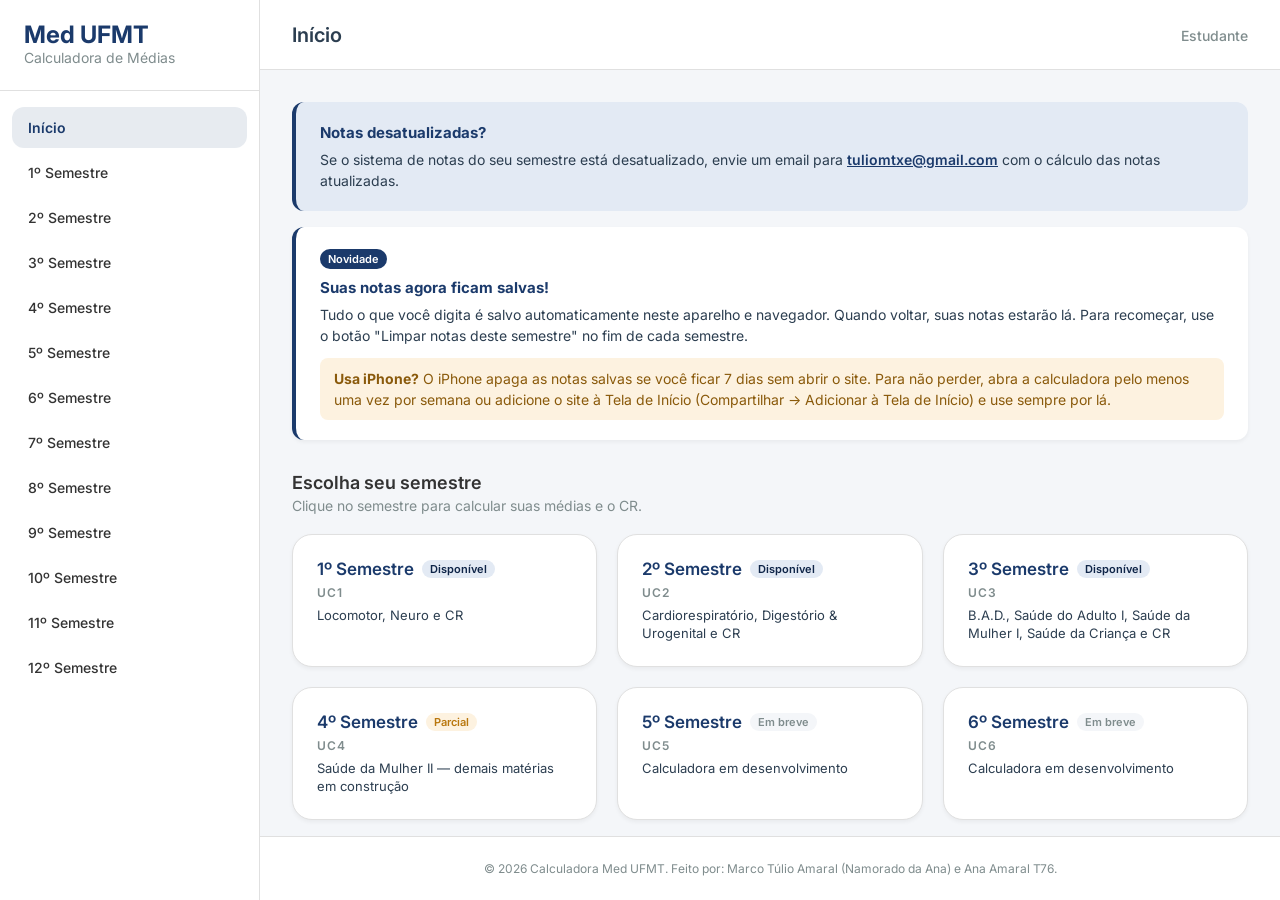
==== index.html @ 7f2846a0 "Atualizacao questoes SM UC4" ====
<!DOCTYPE html>
<html lang="pt-BR">

<head>
    <meta charset="UTF-8">
    <meta name="viewport" content="width=device-width, initial-scale=1.0">
    <title>Calculadora Med UFMT</title>
    <link rel="icon" href="favicon.ico" sizes="32x32">
    <link rel="icon" href="favicon.svg" type="image/svg+xml">
    <link rel="apple-touch-icon" href="apple-touch-icon.png">
    <link rel="manifest" href="site.webmanifest">
    <meta name="theme-color" content="#1b3a6b">
    <link rel="preconnect" href="https://fonts.googleapis.com">
    <link rel="preconnect" href="https://fonts.gstatic.com" crossorigin>
    <link href="https://fonts.googleapis.com/css2?family=Inter:wght@300;400;500;600;700&display=swap" rel="stylesheet">
    <link rel="stylesheet" href="style.css">
    <!-- Vercel Web Analytics -->
    <script>
        window.va = window.va || function () { (window.vaq = window.vaq || []).push(arguments); };
    </script>
    <script defer src="/_vercel/insights/script.js"></script>
</head>

<body>
    <div class="app-container">
        <aside class="sidebar">
            <div class="logo">
                <h1>Med UFMT</h1>
                <p>Calculadora de Médias</p>
            </div>
            <nav class="semester-nav">
                <ul>
                    <li><button class="nav-btn active" data-semester="home">Início</button></li>
                    <li><button class="nav-btn" data-semester="1">1º Semestre</button></li>
                    <li><button class="nav-btn" data-semester="2">2º Semestre</button></li>
                    <li><button class="nav-btn" data-semester="3">3º Semestre</button></li>
                    <li><button class="nav-btn" data-semester="4">4º Semestre</button></li>
                    <li><button class="nav-btn" data-semester="5">5º Semestre</button></li>
                    <li><button class="nav-btn" data-semester="6">6º Semestre</button></li>
                    <li><button class="nav-btn" data-semester="7">7º Semestre</button></li>
                    <li><button class="nav-btn" data-semester="8">8º Semestre</button></li>
                    <li><button class="nav-btn" data-semester="9">9º Semestre</button></li>
                    <li><button class="nav-btn" data-semester="10">10º Semestre</button></li>
                    <li><button class="nav-btn" data-semester="11">11º Semestre</button></li>
                    <li><button class="nav-btn" data-semester="12">12º Semestre</button></li>
                </ul>
            </nav>
        </aside>

        <main class="main-content">
            <header class="top-bar">
                <h2 id="semester-title">Início</h2>
                <div class="user-info">
                    <span>Estudante</span>
                </div>
            </header>

            <div class="content-area">
                <!-- Início -->
                <div id="home-content" class="semester-content">
                    <div class="home-container">
                        <div class="notice-card">
                            <strong>Notas desatualizadas?</strong>
                            <p>Se o sistema de notas do seu semestre está desatualizado, envie um email para <a href="mailto:tuliomtxe@gmail.com">tuliomtxe@gmail.com</a> com o cálculo das notas atualizadas.</p>
                        </div>

                        <div class="notice-card update-card">
                            <span class="notice-tag">Novidade</span>
                            <strong>Suas notas agora ficam salvas!</strong>
                            <p>Tudo o que você digita é salvo automaticamente neste aparelho e navegador. Quando voltar, suas notas estarão lá. Para recomeçar, use o botão "Limpar notas deste semestre" no fim de cada semestre.</p>
                            <p class="notice-warning"><b>Usa iPhone?</b> O iPhone apaga as notas salvas se você ficar 7 dias sem abrir o site. Para não perder, abra a calculadora pelo menos uma vez por semana ou adicione o site à Tela de Início (Compartilhar → Adicionar à Tela de Início) e use sempre por lá.</p>
                        </div>

                        <div class="home-intro">
                            <h3>Escolha seu semestre</h3>
                            <p>Clique no semestre para calcular suas médias e o CR.</p>
                        </div>

                        <div class="home-grid">
                            <button class="home-card" data-semester="1">
                                <span class="home-card-top">
                                    <span class="home-card-title">1º Semestre</span>
                                    <span class="home-badge available">Disponível</span>
                                </span>
                                <span class="home-card-uc">UC1</span>
                                <span class="home-card-subjects">Locomotor, Neuro e CR</span>
                            </button>
                            <button class="home-card" data-semester="2">
                                <span class="home-card-top">
                                    <span class="home-card-title">2º Semestre</span>
                                    <span class="home-badge available">Disponível</span>
                                </span>
                                <span class="home-card-uc">UC2</span>
                                <span class="home-card-subjects">Cardiorespiratório, Digestório & Urogenital e CR</span>
                            </button>
                            <button class="home-card" data-semester="3">
                                <span class="home-card-top">
                                    <span class="home-card-title">3º Semestre</span>
                                    <span class="home-badge available">Disponível</span>
                                </span>
                                <span class="home-card-uc">UC3</span>
                                <span class="home-card-subjects">B.A.D., Saúde do Adulto I, Saúde da Mulher I, Saúde da Criança e CR</span>
                            </button>
                            <button class="home-card" data-semester="4">
                                <span class="home-card-top">
                                    <span class="home-card-title">4º Semestre</span>
                                    <span class="home-badge partial">Parcial</span>
                                </span>
                                <span class="home-card-uc">UC4</span>
                                <span class="home-card-subjects">Saúde da Mulher II — demais matérias em construção</span>
                            </button>
                            <button class="home-card" data-semester="5">
                                <span class="home-card-top">
                                    <span class="home-card-title">5º Semestre</span>
                                    <span class="home-badge soon">Em breve</span>
                                </span>
                                <span class="home-card-uc">UC5</span>
                                <span class="home-card-subjects">Calculadora em desenvolvimento</span>
                            </button>
                            <button class="home-card" data-semester="6">
                                <span class="home-card-top">
                                    <span class="home-card-title">6º Semestre</span>
                                    <span class="home-badge soon">Em breve</span>
                                </span>
                                <span class="home-card-uc">UC6</span>
                                <span class="home-card-subjects">Calculadora em desenvolvimento</span>
                            </button>
                            <button class="home-card" data-semester="7">
                                <span class="home-card-top">
                                    <span class="home-card-title">7º Semestre</span>
                                    <span class="home-badge soon">Em breve</span>
                                </span>
                                <span class="home-card-uc">UC7</span>
                                <span class="home-card-subjects">Calculadora em desenvolvimento</span>
                            </button>
                            <button class="home-card" data-semester="8">
                                <span class="home-card-top">
                                    <span class="home-card-title">8º Semestre</span>
                                    <span class="home-badge soon">Em breve</span>
                                </span>
                                <span class="home-card-uc">UC8</span>
                                <span class="home-card-subjects">Calculadora em desenvolvimento</span>
                            </button>
                            <button class="home-card" data-semester="9">
                                <span class="home-card-top">
                                    <span class="home-card-title">9º Semestre</span>
                                    <span class="home-badge soon">Em breve</span>
                                </span>
                                <span class="home-card-uc">UC9</span>
                                <span class="home-card-subjects">Calculadora em desenvolvimento</span>
                            </button>
                            <button class="home-card" data-semester="10">
                                <span class="home-card-top">
                                    <span class="home-card-title">10º Semestre</span>
                                    <span class="home-badge soon">Em breve</span>
                                </span>
                                <span class="home-card-uc">UC10</span>
                                <span class="home-card-subjects">Calculadora em desenvolvimento</span>
                            </button>
                            <button class="home-card" data-semester="11">
                                <span class="home-card-top">
                                    <span class="home-card-title">11º Semestre</span>
                                    <span class="home-badge soon">Em breve</span>
                                </span>
                                <span class="home-card-uc">UC11</span>
                                <span class="home-card-subjects">Calculadora em desenvolvimento</span>
                            </button>
                            <button class="home-card" data-semester="12">
                                <span class="home-card-top">
                                    <span class="home-card-title">12º Semestre</span>
                                    <span class="home-badge soon">Em breve</span>
                                </span>
                                <span class="home-card-uc">UC12</span>
                                <span class="home-card-subjects">Calculadora em desenvolvimento</span>
                            </button>
                        </div>
                    </div>
                </div>

                <!-- 1º Semestre (UC1) -->
                <div id="semester-1-content" class="semester-content" style="display: none;">
                    <div class="uc-grid">
                        <!-- Locomotor -->
                        <div class="calculator-card">
                            <div class="card-header">
                                <h3>Locomotor</h3>
                                <p>Introdução à Medicina — insira suas notas (0–10).</p>
                            </div>
                            <form class="uc-form">
                                <div class="input-group">
                                    <label for="loco-anato1">Prática de Anato 1 <span class="weight-badge">Peso 0.5</span></label>
                                    <input type="number" id="loco-anato1" step="0.01" min="0" max="10" placeholder="0.00">
                                </div>
                                <div class="input-group">
                                    <label for="loco-anato2">Prática de Anato 2 <span class="weight-badge">Peso 0.5</span></label>
                                    <input type="number" id="loco-anato2" step="0.01" min="0" max="10" placeholder="0.00">
                                </div>
                                <div class="input-group">
                                    <label for="loco-histo">Histologia <span class="weight-badge">Peso 0.5</span></label>
                                    <input type="number" id="loco-histo" step="0.01" min="0" max="10" placeholder="0.00">
                                </div>
                                <div class="input-group">
                                    <label for="loco-modulo">Módulo <span class="weight-badge">Peso 5</span></label>
                                    <input type="number" id="loco-modulo" step="1" min="0" max="50" placeholder="0">
                                    <small class="field-note">Informe o número de acertos (0–50)</small>
                                </div>
                                <div class="input-group">
                                    <label for="loco-seminario">Seminário <span class="weight-badge">Peso 1</span></label>
                                    <input type="number" id="loco-seminario" step="0.01" min="0" max="10" placeholder="0.00">
                                </div>
                                <div class="input-group">
                                    <label for="loco-tutoria">Tutoria <span class="weight-badge">Peso 2.5</span></label>
                                    <input type="number" id="loco-tutoria" step="0.01" min="0" max="10" placeholder="0.00">
                                </div>
                            </form>
                            <div class="result-section">
                                <div class="result-label">Nota Final</div>
                                <div class="result-value" id="loco-result">0.00</div>
                                <div class="result-status" id="loco-status">Aguardando notas...</div>
                            </div>
                        </div>

                        <!-- Neuro -->
                        <div class="calculator-card">
                            <div class="card-header">
                                <h3>Neuro</h3>
                                <p>Introdução à Medicina — insira suas notas (0–10).</p>
                            </div>
                            <form class="uc-form">
                                <div class="input-group">
                                    <label for="neuro-anato1">Prática de Anato 1 <span class="weight-badge">Peso 0.5</span></label>
                                    <input type="number" id="neuro-anato1" step="0.01" min="0" max="10" placeholder="0.00">
                                </div>
                                <div class="input-group">
                                    <label for="neuro-anato2">Prática de Anato 2 <span class="weight-badge">Peso 0.5</span></label>
                                    <input type="number" id="neuro-anato2" step="0.01" min="0" max="10" placeholder="0.00">
                                </div>
                                <div class="input-group">
                                    <label for="neuro-histo">Histologia <span class="weight-badge">Peso 0.5</span></label>
                                    <input type="number" id="neuro-histo" step="0.01" min="0" max="10" placeholder="0.00">
                                </div>
                                <div class="input-group">
                                    <label for="neuro-modulo">Módulo <span class="weight-badge">Peso 5</span></label>
                                    <input type="number" id="neuro-modulo" step="1" min="0" max="50" placeholder="0">
                                    <small class="field-note">Informe o número de acertos (0–50)</small>
                                </div>
                                <div class="input-group">
                                    <label for="neuro-seminario">Seminário <span class="weight-badge">Peso 1</span></label>
                                    <input type="number" id="neuro-seminario" step="0.01" min="0" max="10" placeholder="0.00">
                                </div>
                                <div class="input-group">
                                    <label for="neuro-tutoria">Tutoria <span class="weight-badge">Peso 2.5</span></label>
                                    <input type="number" id="neuro-tutoria" step="0.01" min="0" max="10" placeholder="0.00">
                                </div>
                            </form>
                            <div class="result-section">
                                <div class="result-label">Nota Final</div>
                                <div class="result-value" id="neuro-result">0.00</div>
                                <div class="result-status" id="neuro-status">Aguardando notas...</div>
                            </div>
                        </div>
                    </div>

                    <!-- CR UC1 -->
                    <div class="calculator-card cr-card">
                        <div class="card-header">
                            <h3>CR (Coeficiente de Rendimento)</h3>
                            <p>CR = ((Locomotor + Neuro) / 2 + Interação Comunitária) / 2</p>
                        </div>
                        <form class="uc-form">
                            <div class="input-group">
                                <label for="uc1-cr-loco">Locomotor</label>
                                <input type="number" id="uc1-cr-loco" step="0.01" min="0" max="10" placeholder="Automático" readonly>
                            </div>
                            <div class="input-group">
                                <label for="uc1-cr-neuro">Neuro</label>
                                <input type="number" id="uc1-cr-neuro" step="0.01" min="0" max="10" placeholder="Automático" readonly>
                            </div>
                            <div class="input-group">
                                <label for="uc1-cr-ic">Interação Comunitária</label>
                                <input type="number" id="uc1-cr-ic" step="0.01" min="0" max="10" placeholder="0.00">
                            </div>
                        </form>
                        <div class="result-section">
                            <div class="result-label">CR</div>
                            <div class="result-value" id="uc1-cr-result">0.00</div>
                            <div class="result-status" id="uc1-cr-status">Aguardando notas...</div>
                        </div>
                    </div>

                    <div class="semester-actions">
                        <button type="button" class="clear-btn" data-clear-semester="1">Limpar notas deste semestre</button>
                    </div>
                </div>

                <!-- 2º Semestre (UC2) -->
                <div id="semester-2-content" class="semester-content" style="display: none;">
                    <div class="uc-grid">
                        <!-- Cardiorespiratório -->
                        <div class="calculator-card">
                            <div class="card-header">
                                <h3>Cardiorespiratório</h3>
                                <p>Introdução à Medicina 2 — insira suas notas (0–10).</p>
                            </div>
                            <form class="uc-form">
                                <div class="input-group">
                                    <label for="cardio-anato1">Prática de Anato 1 <span class="weight-badge">Peso 0.5</span></label>
                                    <input type="number" id="cardio-anato1" step="0.01" min="0" max="10" placeholder="0.00">
                                </div>
                                <div class="input-group">
                                    <label for="cardio-anato2">Prática de Anato 2 <span class="weight-badge">Peso 0.5</span></label>
                                    <input type="number" id="cardio-anato2" step="0.01" min="0" max="10" placeholder="0.00">
                                </div>
                                <div class="input-group">
                                    <label for="cardio-histo">Histologia <span class="weight-badge">Peso 0.5</span></label>
                                    <input type="number" id="cardio-histo" step="0.01" min="0" max="10" placeholder="0.00">
                                </div>
                                <div class="input-group">
                                    <label for="cardio-modulo">Módulo <span class="weight-badge">Peso 5</span></label>
                                    <input type="number" id="cardio-modulo" step="1" min="0" max="50" placeholder="0">
                                    <small class="field-note">Informe o número de acertos (0–50)</small>
                                </div>
                                <div class="input-group">
                                    <label for="cardio-seminario">Seminário <span class="weight-badge">Peso 1</span></label>
                                    <input type="number" id="cardio-seminario" step="0.01" min="0" max="10" placeholder="0.00">
                                </div>
                                <div class="input-group">
                                    <label for="cardio-tutoria">Tutoria <span class="weight-badge">Peso 2.5</span></label>
                                    <input type="number" id="cardio-tutoria" step="0.01" min="0" max="10" placeholder="0.00">
                                </div>
                            </form>
                            <div class="result-section">
                                <div class="result-label">Nota Final</div>
                                <div class="result-value" id="cardio-result">0.00</div>
                                <div class="result-status" id="cardio-status">Aguardando notas...</div>
                            </div>
                        </div>

                        <!-- Digestório & Urogenital -->
                        <div class="calculator-card">
                            <div class="card-header">
                                <h3>Digestório & Urogenital</h3>
                                <p>Introdução à Medicina 2 — insira suas notas (0–10).</p>
                            </div>
                            <form class="uc-form">
                                <div class="input-group">
                                    <label for="digest-anato1">Prática de Anato 1 <span class="weight-badge">Peso 0.5</span></label>
                                    <input type="number" id="digest-anato1" step="0.01" min="0" max="10" placeholder="0.00">
                                </div>
                                <div class="input-group">
                                    <label for="digest-anato2">Prática de Anato 2 <span class="weight-badge">Peso 0.5</span></label>
                                    <input type="number" id="digest-anato2" step="0.01" min="0" max="10" placeholder="0.00">
                                </div>
                                <div class="input-group">
                                    <label for="digest-histo">Histologia <span class="weight-badge">Peso 0.5</span></label>
                                    <input type="number" id="digest-histo" step="0.01" min="0" max="10" placeholder="0.00">
                                </div>
                                <div class="input-group">
                                    <label for="digest-modulo">Módulo <span class="weight-badge">Peso 5</span></label>
                                    <input type="number" id="digest-modulo" step="1" min="0" max="50" placeholder="0">
                                    <small class="field-note">Informe o número de acertos (0–50)</small>
                                </div>
                                <div class="input-group">
                                    <label for="digest-seminario">Seminário <span class="weight-badge">Peso 1</span></label>
                                    <input type="number" id="digest-seminario" step="0.01" min="0" max="10" placeholder="0.00">
                                </div>
                                <div class="input-group">
                                    <label for="digest-tutoria">Tutoria <span class="weight-badge">Peso 2.5</span></label>
                                    <input type="number" id="digest-tutoria" step="0.01" min="0" max="10" placeholder="0.00">
                                </div>
                            </form>
                            <div class="result-section">
                                <div class="result-label">Nota Final</div>
                                <div class="result-value" id="digest-result">0.00</div>
                                <div class="result-status" id="digest-status">Aguardando notas...</div>
                            </div>
                        </div>
                    </div>

                    <!-- CR UC2 -->
                    <div class="calculator-card cr-card">
                        <div class="card-header">
                            <h3>CR (Coeficiente de Rendimento)</h3>
                            <p>CR = (CR Atual × 2 + IC + Antro + (Cardiorespiratório + Digestório & Urogenital) / 2) / 5</p>
                        </div>
                        <form class="uc-form">
                            <div class="input-group">
                                <label for="uc2-cr-atual">CR Atual <span class="weight-badge">×2</span></label>
                                <input type="number" id="uc2-cr-atual" step="0.01" min="0" max="10" placeholder="0.00">
                                <small class="field-note">Seu CR antes deste período</small>
                            </div>
                            <div class="input-group">
                                <label for="uc2-cr-ic">Interação Comunitária <span class="weight-badge">÷5</span></label>
                                <input type="number" id="uc2-cr-ic" step="0.01" min="0" max="10" placeholder="0.00">
                            </div>
                            <div class="input-group">
                                <label for="uc2-cr-antro">Antropologia <span class="weight-badge">÷5</span></label>
                                <input type="number" id="uc2-cr-antro" step="0.01" min="0" max="10" placeholder="0.00">
                            </div>
                            <div class="input-group">
                                <label for="uc2-cr-cardio">Cardiorespiratório <span class="weight-badge">÷5</span></label>
                                <input type="number" id="uc2-cr-cardio" step="0.01" min="0" max="10" placeholder="Automático" readonly>
                            </div>
                            <div class="input-group">
                                <label for="uc2-cr-digest">Digestório & Urogenital <span class="weight-badge">÷5</span></label>
                                <input type="number" id="uc2-cr-digest" step="0.01" min="0" max="10" placeholder="Automático" readonly>
                            </div>
                        </form>
                        <div class="result-section">
                            <div class="result-label">CR</div>
                            <div class="result-value" id="uc2-cr-result">0.00</div>
                            <div class="result-status" id="uc2-cr-status">Aguardando notas...</div>
                        </div>
                    </div>

                    <div class="semester-actions">
                        <button type="button" class="clear-btn" data-clear-semester="2">Limpar notas deste semestre</button>
                    </div>
                </div>

                <!-- 3º Semestre (UC3) -->
                <div id="semester-3-content" class="semester-content" style="display: none;">
                    <div class="uc-grid">
                        <!-- Bases de Agressão e Defesa -->
                        <div class="calculator-card">
                            <div class="card-header">
                                <h3>Bases de Agressão e Defesa</h3>
                                <p>Insira suas notas para calcular a média final.</p>
                            </div>
                            <form class="uc-form">
                                <div class="input-group">
                                    <label for="bad-virologia">Virologia <span class="weight-badge">Peso 1</span></label>
                                    <input type="number" id="bad-virologia" step="0.01" min="0" max="10" placeholder="0.00">
                                </div>
                                <div class="input-group">
                                    <label for="bad-parasitologia">Parasitologia <span class="weight-badge">Peso 2.25</span></label>
                                    <input type="number" id="bad-parasitologia" step="0.01" min="0" max="10" placeholder="0.00">
                                </div>
                                <div class="input-group">
                                    <label for="bad-imunologia">Imunologia <span class="weight-badge">Peso 2.25</span></label>
                                    <input type="number" id="bad-imunologia" step="0.01" min="0" max="10" placeholder="0.00">
                                </div>
                                <div class="input-group">
                                    <label for="bad-patologia">Patologia <span class="weight-badge">Peso 2.25</span></label>
                                    <input type="number" id="bad-patologia" step="0.01" min="0" max="10" placeholder="0.00">
                                </div>
                                <div class="input-group">
                                    <label for="bad-microbiologia">Microbiologia <span class="weight-badge">Peso 2.25</span></label>
                                    <input type="number" id="bad-microbiologia" step="0.01" min="0" max="10" placeholder="0.00">
                                </div>
                            </form>
                            <div class="result-section">
                                <div class="result-label">Nota Final</div>
                                <div class="result-value" id="bad-result">0.00</div>
                                <div class="result-status" id="bad-status">Aguardando notas...</div>
                            </div>
                        </div>

                        <!-- Saúde do Adulto I -->
                        <div class="calculator-card">
                            <div class="card-header">
                                <h3>Saúde do Adulto I</h3>
                                <p>Prática (peso 2.5) = ((OSCE + bônus monitorias) + Hospital) / 2</p>
                            </div>
                            <form class="uc-form">
                                <div class="input-group">
                                    <label for="adulto-osce">OSCE <span class="weight-badge">→ Prática</span></label>
                                    <input type="number" id="adulto-osce" step="0.01" min="0" max="10" placeholder="0.00">
                                </div>
                                <div class="input-group input-full-width">
                                    <label class="checkbox-label">
                                        <input type="checkbox" id="adulto-extra">
                                        <span>100% presença nas monitorias <span class="weight-badge">OSCE +0.5</span></span>
                                    </label>
                                </div>
                                <div class="input-group">
                                    <label for="adulto-praticas-he">Hospital de Ensino <span class="weight-badge">→ Prática</span></label>
                                    <input type="number" id="adulto-praticas-he" step="0.01" min="0" max="10" placeholder="0.00">
                                    <small class="field-note">Média simples das práticas no HUJM</small>
                                </div>
                                <div class="input-group">
                                    <label for="adulto-tutoria-media">Média das Tutorias <span class="weight-badge">Peso 2.5</span></label>
                                    <input type="number" id="adulto-tutoria-media" step="0.01" min="0" max="10" placeholder="0.00">
                                    <small class="field-note">Média simples das 10 tutorias</small>
                                </div>
                                <div class="input-group">
                                    <label for="adulto-seminario">Seminário <span class="weight-badge">Peso 1</span></label>
                                    <input type="number" id="adulto-seminario" step="0.01" min="0" max="10" placeholder="0.00">
                                </div>
                                <div class="input-group">
                                    <label for="adulto-modulo">Módulo <span class="weight-badge">Peso 4</span></label>
                                    <input type="number" id="adulto-modulo" step="1" min="0" max="25" placeholder="0">
                                    <small class="field-note">Informe o número de acertos (0–25)</small>
                                </div>

                            </form>
                            <div class="result-section">
                                <div class="result-label">Nota Final</div>
                                <div class="result-value" id="adulto-result">0.00</div>
                                <div class="result-status" id="adulto-status">Aguardando notas...</div>
                            </div>
                        </div>

                        <!-- Saúde da Mulher I -->
                        <div class="calculator-card">
                            <div class="card-header">
                                <h3>Saúde da Mulher I</h3>
                                <p>Insira suas notas para calcular a média final.</p>
                            </div>
                            <form class="uc-form">
                                <div class="input-group">
                                    <label for="mulher-pratica">Prática <span class="weight-badge">Peso 2</span></label>
                                    <input type="number" id="mulher-pratica" step="0.01" min="0" max="10" placeholder="0.00">
                                </div>
                                <div class="input-group">
                                    <label for="mulher-tutoria-media">Média das Tutorias <span class="weight-badge">Peso 2.5</span></label>
                                    <input type="number" id="mulher-tutoria-media" step="0.01" min="0" max="10" placeholder="0.00">
                                    <small class="field-note">Média simples das 4 tutorias</small>
                                </div>
                                <div class="input-group">
                                    <label for="mulher-seminario">Seminário <span class="weight-badge">Peso 1</span></label>
                                    <input type="number" id="mulher-seminario" step="0.01" min="0" max="10" placeholder="0.00">
                                </div>
                                <div class="input-group">
                                    <label for="mulher-modulo">Módulo <span class="weight-badge">Peso 4</span></label>
                                    <input type="number" id="mulher-modulo" step="1" min="0" max="20" placeholder="0">
                                    <small class="field-note">Informe o número de acertos (0–20)</small>
                                </div>
                                <div class="input-group">
                                    <label for="mulher-psicologia">Psicologia Médica <span class="weight-badge">Peso 0.5</span></label>
                                    <input type="number" id="mulher-psicologia" step="0.01" min="0" max="10" placeholder="0.00">
                                </div>
                            </form>
                            <div class="result-section">
                                <div class="result-label">Nota Final</div>
                                <div class="result-value" id="mulher-result">0.00</div>
                                <div class="result-status" id="mulher-status">Aguardando notas...</div>
                            </div>
                        </div>

                        <!-- Saúde da Criança e do Adolescente -->
                        <div class="calculator-card">
                            <div class="card-header">
                                <h3>Saúde da Criança e do Adolescente</h3>
                                <p>Insira suas notas para calcular a média final.</p>
                            </div>
                            <form class="uc-form">
                                <div class="input-group">
                                    <label for="crianca-tutoria-media">Média das Tutorias <span class="weight-badge">Peso 3</span></label>
                                    <input type="number" id="crianca-tutoria-media" step="0.01" min="0" max="10" placeholder="0.00">
                                    <small class="field-note">Média simples das 3 tutorias</small>
                                </div>
                                <div class="input-group">
                                    <label for="crianca-seminario">Seminário <span class="weight-badge">Peso 1</span></label>
                                    <input type="number" id="crianca-seminario" step="0.01" min="0" max="10" placeholder="0.00">
                                </div>
                                <div class="input-group">
                                    <label for="crianca-modulo">Módulo <span class="weight-badge">Peso 4.5</span></label>
                                    <input type="number" id="crianca-modulo" step="1" min="0" max="25" placeholder="0">
                                    <small class="field-note">Informe o número de acertos (0–20)</small>
                                </div>
                                <div class="input-group">
                                    <label for="crianca-relatorio">Relatório <span class="weight-badge">Peso 1</span></label>
                                    <input type="number" id="crianca-relatorio" step="0.01" min="0" max="10" placeholder="0.00">
                                </div>
                                <div class="input-group">
                                    <label for="crianca-psicologia">Psicologia Médica <span class="weight-badge">Peso 0.5</span></label>
                                    <input type="number" id="crianca-psicologia" step="0.01" min="0" max="10" placeholder="0.00">
                                </div>
                            </form>
                            <div class="result-section">
                                <div class="result-label">Nota Final</div>
                                <div class="result-value" id="crianca-result">0.00</div>
                                <div class="result-status" id="crianca-status">Aguardando notas...</div>
                            </div>
                        </div>
                    </div>

                    <!-- CR UC3 -->
                    <div class="calculator-card cr-card">
                        <div class="card-header">
                            <h3>CR (Coeficiente de Rendimento)</h3>
                            <p>CR = (CR Atual × 5 + B.A.D. + Interação Comunitária + Saúde e Sociedade + Saúde do Adulto + Saúde da Mulher + Saúde da Criança) / 11</p>
                        </div>
                        <form class="uc-form">
                            <div class="input-group">
                                <label for="cr-atual">CR Atual <span class="weight-badge">×5</span></label>
                                <input type="number" id="cr-atual" step="0.01" min="0" max="10" placeholder="0.00">
                                <small class="field-note">Seu CR antes deste período</small>
                            </div>
                            <div class="input-group">
                                <label for="cr-bad">B.A.D. <span class="weight-badge">÷11</span></label>
                                <input type="number" id="cr-bad" step="0.01" min="0" max="10" placeholder="Automático" readonly>
                            </div>
                            <div class="input-group">
                                <label for="cr-ic">Interação Comunitária <span class="weight-badge">÷11</span></label>
                                <input type="number" id="cr-ic" step="0.01" min="0" max="10" placeholder="0.00">
                            </div>
                            <div class="input-group">
                                <label for="cr-sesoc">Saúde e Sociedade <span class="weight-badge">÷11</span></label>
                                <input type="number" id="cr-sesoc" step="0.01" min="0" max="10" placeholder="0.00">
                            </div>
                            <div class="input-group">
                                <label for="cr-adulto">Saúde do Adulto I <span class="weight-badge">÷11</span></label>
                                <input type="number" id="cr-adulto" step="0.01" min="0" max="10" placeholder="Automático" readonly>
                            </div>
                            <div class="input-group">
                                <label for="cr-mulher">Saúde da Mulher I <span class="weight-badge">÷11</span></label>
                                <input type="number" id="cr-mulher" step="0.01" min="0" max="10" placeholder="Automático" readonly>
                            </div>
                            <div class="input-group">
                                <label for="cr-crianca">Saúde da Criança <span class="weight-badge">÷11</span></label>
                                <input type="number" id="cr-crianca" step="0.01" min="0" max="10" placeholder="Automático" readonly>
                            </div>
                        </form>
                        <div class="result-section">
                            <div class="result-label">CR</div>
                            <div class="result-value" id="cr-result">0.00</div>
                            <div class="result-status" id="cr-status">Aguardando notas...</div>
                        </div>
                    </div>

                    <div class="semester-actions">
                        <button type="button" class="clear-btn" data-clear-semester="3">Limpar notas deste semestre</button>
                    </div>
                </div>

                <!-- 4º Semestre (UC4) -->
                <div id="semester-4-content" class="semester-content" style="display: none;">
                    <div class="uc-grid">
                        <!-- Saúde da Mulher II -->
                        <div class="calculator-card">
                            <div class="card-header">
                                <h3>Saúde da Mulher II</h3>
                            </div>
                            <form class="uc-form">
                                <div class="input-group">
                                    <label for="mulher2-seminario">Seminário <span class="weight-badge">Peso 1.5</span></label>
                                    <input type="number" id="mulher2-seminario" step="0.01" min="0" max="10" placeholder="0.00">
                                </div>
                                <div class="input-group">
                                    <label for="mulher2-tutoria">Tutoria <span class="weight-badge">Peso 3.5</span></label>
                                    <input type="number" id="mulher2-tutoria" step="0.01" min="0" max="10" placeholder="0.00">
                                </div>
                                <div class="input-group input-full-width">
                                    <span class="group-label">Prova de Módulo <span class="weight-badge">Peso 5</span></span>
                                    <div class="mode-toggle" id="mulher2-mode-toggle" role="group" aria-label="Forma de informar a prova de módulo">
                                        <button type="button" class="mode-btn active" data-mode="acertos" aria-pressed="true">Nº de acertos</button>
                                        <button type="button" class="mode-btn" data-mode="nota" aria-pressed="false">Nota da prova</button>
                                    </div>
                                </div>
                                <div class="input-group" data-mulher2-mode="acertos">
                                    <label for="mulher2-fechadas">Acertos nas fechadas <span class="weight-badge">Peso 4</span></label>
                                    <input type="number" id="mulher2-fechadas" step="1" min="0" max="20" placeholder="0">
                                    <small class="field-note">Informe o número de acertos (0–20), 0.4 cada</small>
                                </div>
                                <div class="input-group" data-mulher2-mode="acertos">
                                    <label for="mulher2-abertas">Questões abertas <span class="weight-badge">Peso 1</span></label>
                                    <input type="number" id="mulher2-abertas" step="0.01" min="0" max="2" placeholder="0.00">
                                    <small class="field-note">Soma das 2 questões abertas (0–2)</small>
                                </div>
                                <small class="field-note input-full-width" data-mulher2-mode="acertos">Nota da prova: <strong id="mulher2-prova-preview">—</strong></small>
                                <div class="input-group input-full-width" data-mulher2-mode="nota" style="display: none;">
                                    <label for="mulher2-prova">Nota da prova <span class="weight-badge">0–10</span></label>
                                    <input type="number" id="mulher2-prova" step="0.01" min="0" max="10" placeholder="0.00">
                                    <small class="field-note">Nota total da prova (fechadas + abertas)</small>
                                </div>
                            </form>
                            <div class="result-section">
                                <div class="result-label">Nota Final</div>
                                <div class="result-value" id="mulher2-result">0.00</div>
                                <div class="result-status" id="mulher2-status">Aguardando notas...</div>
                            </div>
                        </div>

                        <!-- Demais matérias -->
                        <div class="calculator-card construction-card">
                            <div class="card-header">
                                <h3>Demais matérias e CR</h3>
                                <p>Outras matérias do 4º semestre.</p>
                            </div>
                            <div class="empty-state">
                                <h3>Em construção</h3>
                                <p>Os cálculos das demais matérias e do CR ainda estão sendo desenvolvidos.</p>
                            </div>
                        </div>
                    </div>

                    <div class="semester-actions">
                        <button type="button" class="clear-btn" data-clear-semester="4">Limpar notas deste semestre</button>
                    </div>
                </div>

                <div id="semester-placeholder" class="semester-content" style="display: none;">
                    <div class="empty-state">
                        <h3>Em breve</h3>
                        <p>A calculadora para este semestre ainda está sendo desenvolvida.</p>
                    </div>
                </div>
            </div>
            <footer class="footer">
                <p>&copy; 2026 Calculadora Med UFMT. Feito por: Marco Túlio Amaral (Namorado da Ana) e Ana Amaral T76.</p>
            </footer>
        </main>
    </div>
    <script src="script.js"></script>
</body>

</html>
---- style.css ----
:root {
    --primary-color: #1b3a6b; /* Navy */
    --primary-dark: #0f2548;
    --secondary-color: #2c3e50;
    --accent-color: #e74c3c;
    --bg-color: #f4f6f9;
    --sidebar-bg: #ffffff;
    --card-bg: #ffffff;
    --text-main: #333333;
    --text-light: #7f8c8d;
    --border-color: #e0e0e0;
    --shadow-sm: 0 2px 4px rgba(0,0,0,0.05);
    --shadow-md: 0 4px 6px rgba(0,0,0,0.1);
    --radius-md: 12px;
    --radius-lg: 20px;
    --font-family: 'Inter', sans-serif;
}

* {
    margin: 0;
    padding: 0;
    box-sizing: border-box;
}

body {
    font-family: var(--font-family);
    background-color: var(--bg-color);
    color: var(--text-main);
    height: 100vh;
    overflow: hidden;
}

.app-container {
    display: flex;
    height: 100%;
}

/* Sidebar */
.sidebar {
    width: 260px;
    background-color: var(--sidebar-bg);
    border-right: 1px solid var(--border-color);
    display: flex;
    flex-direction: column;
    padding: 20px 0;
    overflow-y: auto;
}

.logo {
    padding: 0 24px 24px;
    border-bottom: 1px solid var(--border-color);
    margin-bottom: 16px;
}

.logo h1 {
    font-size: 24px;
    font-weight: 700;
    color: var(--primary-color);
}

.logo p {
    font-size: 14px;
    color: var(--text-light);
}

.semester-nav ul {
    list-style: none;
    padding: 0 12px;
}

.nav-btn {
    width: 100%;
    text-align: left;
    padding: 12px 16px;
    margin-bottom: 4px;
    border: none;
    background: none;
    border-radius: var(--radius-md);
    cursor: pointer;
    font-family: var(--font-family);
    font-size: 14px;
    font-weight: 500;
    color: var(--text-main);
    transition: all 0.2s ease;
}

.nav-btn:hover {
    background-color: rgba(27, 58, 107, 0.05);
    color: var(--primary-color);
}

.nav-btn.active {
    background-color: rgba(27, 58, 107, 0.1);
    color: var(--primary-color);
    font-weight: 600;
}

/* Main Content */
.main-content {
    flex: 1;
    display: flex;
    flex-direction: column;
    overflow: hidden;
}

.top-bar {
    height: 70px;
    background-color: var(--sidebar-bg);
    border-bottom: 1px solid var(--border-color);
    display: flex;
    align-items: center;
    justify-content: space-between;
    padding: 0 32px;
}

.top-bar h2 {
    font-size: 20px;
    font-weight: 600;
    color: var(--secondary-color);
}

.user-info span {
    font-size: 14px;
    font-weight: 500;
    color: var(--text-light);
}

.content-area {
    flex: 1;
    padding: 32px;
    overflow-y: auto;
}

/* Calculator Card */
.calculator-card {
    background-color: var(--card-bg);
    border-radius: var(--radius-lg);
    box-shadow: var(--shadow-md);
    padding: 32px;
    max-width: 800px;
    margin: 0 auto;
    display: grid;
    grid-template-columns: 1fr 300px;
    gap: 40px;
}

.card-header {
    grid-column: 1 / -1;
    margin-bottom: 10px;
}

.card-header h3 {
    font-size: 18px;
    font-weight: 600;
    margin-bottom: 8px;
}

.card-header p {
    color: var(--text-light);
    font-size: 14px;
}


.input-group {
    display: flex;
    flex-direction: column;
}

.input-group label,
.input-group .group-label {
    font-size: 13px;
    font-weight: 500;
    margin-bottom: 8px;
    color: var(--secondary-color);
    display: flex;
    justify-content: space-between;
    align-items: center;
}

.weight-badge {
    background-color: #e3eaf4;
    color: var(--primary-dark);
    padding: 2px 6px;
    border-radius: 4px;
    font-size: 11px;
    font-weight: 600;
}

.input-group input {
    padding: 12px;
    border: 1px solid var(--border-color);
    border-radius: 8px;
    font-family: var(--font-family);
    font-size: 15px;
    transition: border-color 0.2s;
}

.mode-toggle {
    display: flex;
    gap: 4px;
    padding: 4px;
    background-color: var(--bg-color);
    border: 1px solid var(--border-color);
    border-radius: 8px;
}

.mode-btn {
    flex: 1;
    padding: 8px 12px;
    border: none;
    background: none;
    border-radius: 6px;
    font-family: var(--font-family);
    font-size: 13px;
    font-weight: 500;
    color: var(--text-light);
    cursor: pointer;
    transition: all 0.2s ease;
}

.mode-btn:hover {
    color: var(--primary-color);
}

.mode-btn.active {
    background-color: var(--card-bg);
    color: var(--primary-color);
    font-weight: 600;
    box-shadow: var(--shadow-sm);
}

.input-group input:focus {
    outline: none;
    border-color: var(--primary-color);
    box-shadow: 0 0 0 3px rgba(27, 58, 107, 0.1);
}

/* Result Section */
.result-section {
    background: linear-gradient(135deg, var(--primary-color), var(--primary-dark));
    border-radius: var(--radius-md);
    padding: 32px;
    color: white;
    display: flex;
    flex-direction: column;
    justify-content: center;
    align-items: center;
    text-align: center;
    height: 100%;
}

.result-label {
    font-size: 14px;
    opacity: 0.9;
    margin-bottom: 12px;
    text-transform: uppercase;
    letter-spacing: 1px;
}

.result-value {
    font-size: 56px;
    font-weight: 700;
    line-height: 1;
    margin-bottom: 16px;
}

.result-status {
    font-size: 14px;
    background-color: rgba(255, 255, 255, 0.2);
    padding: 6px 12px;
    border-radius: 20px;
}

/* UC Grid Layout (UC1 e UC3) */
.uc-grid {
    display: grid;
    grid-template-columns: 1fr 1fr;
    gap: 24px;
    max-width: 1200px;
    margin: 0 auto;
}

.uc-grid .calculator-card {
    max-width: none;
    margin: 0;
}

.uc-form {
    display: grid;
    grid-template-columns: 1fr 1fr;
    gap: 20px;
}


.cr-card {
    max-width: 1200px;
    margin: 24px auto 0;
}

.input-full-width {
    grid-column: 1 / -1;
}

.checkbox-label {
    display: flex;
    align-items: center;
    gap: 10px;
    cursor: pointer;
    font-size: 13px;
    font-weight: 500;
    color: var(--secondary-color);
    padding: 12px;
    border: 1px solid var(--border-color);
    border-radius: 8px;
}

.checkbox-label input[type="checkbox"] {
    width: 18px;
    height: 18px;
    cursor: pointer;
    accent-color: var(--primary-color);
    flex-shrink: 0;
}

.input-group input[readonly] {
    background-color: var(--bg-color);
    color: var(--text-light);
    cursor: not-allowed;
}

.field-note {
    font-size: 11px;
    color: var(--text-light);
    margin-top: 4px;
    line-height: 1.4;
}

/* Home */
.home-container {
    max-width: 1200px;
    margin: 0 auto;
}

.notice-card {
    background-color: #e3eaf4;
    border-left: 4px solid var(--primary-color);
    border-radius: var(--radius-md);
    padding: 20px 24px;
    margin-bottom: 16px;
    color: var(--secondary-color);
    font-size: 14px;
    line-height: 1.5;
}

.notice-card > strong {
    display: block;
    color: var(--primary-color);
    font-size: 15px;
    margin-bottom: 4px;
}

.notice-card a {
    color: var(--primary-color);
    font-weight: 600;
    overflow-wrap: anywhere;
}

.update-card {
    background-color: var(--card-bg);
    box-shadow: var(--shadow-sm);
}

.notice-tag {
    display: inline-block;
    background-color: var(--primary-color);
    color: #ffffff;
    font-size: 11px;
    font-weight: 600;
    padding: 2px 8px;
    border-radius: 20px;
    margin-bottom: 8px;
}

.notice-warning {
    margin-top: 12px;
    padding: 10px 14px;
    background-color: #fdf2e0;
    color: #8a5a0b;
    border-radius: 8px;
}

.home-intro {
    margin: 32px 0 20px;
}

/* Limpar notas */
.semester-actions {
    max-width: 1200px;
    margin: 24px auto 0;
    display: flex;
    justify-content: flex-end;
}

.clear-btn {
    padding: 10px 16px;
    border: 1px solid var(--border-color);
    border-radius: 8px;
    background-color: var(--card-bg);
    color: var(--text-light);
    font-family: var(--font-family);
    font-size: 13px;
    font-weight: 500;
    cursor: pointer;
    transition: all 0.2s ease;
}

.clear-btn:hover {
    border-color: var(--accent-color);
    color: var(--accent-color);
}

.home-intro h3 {
    font-size: 18px;
    font-weight: 600;
    margin-bottom: 4px;
}

.home-intro p {
    color: var(--text-light);
    font-size: 14px;
}

.home-grid {
    display: grid;
    grid-template-columns: repeat(auto-fill, minmax(240px, 1fr));
    gap: 20px;
}

.home-card {
    display: flex;
    flex-direction: column;
    gap: 6px;
    text-align: left;
    background-color: var(--card-bg);
    border: 1px solid var(--border-color);
    border-radius: var(--radius-lg);
    box-shadow: var(--shadow-sm);
    padding: 24px;
    cursor: pointer;
    font-family: var(--font-family);
    color: var(--text-main);
    transition: all 0.2s ease;
}

.home-card:hover,
.home-card:focus-visible {
    outline: none;
    border-color: var(--primary-color);
    box-shadow: var(--shadow-md);
    transform: translateY(-2px);
}

.home-card-top {
    display: flex;
    justify-content: space-between;
    align-items: center;
    gap: 8px;
}

.home-card-title {
    font-size: 17px;
    font-weight: 600;
    color: var(--primary-color);
}

.home-card-uc {
    font-size: 12px;
    font-weight: 600;
    color: var(--text-light);
    letter-spacing: 1px;
}

.home-card-subjects {
    font-size: 13px;
    color: var(--secondary-color);
    line-height: 1.4;
}

.home-badge {
    padding: 2px 8px;
    border-radius: 20px;
    font-size: 11px;
    font-weight: 600;
    white-space: nowrap;
}

.home-badge.available {
    background-color: #e3eaf4;
    color: var(--primary-dark);
}

.home-badge.partial {
    background-color: #fdf2e0;
    color: #b9770e;
}

.home-badge.soon {
    background-color: var(--bg-color);
    color: var(--text-light);
}

/* Empty State */
.empty-state {
    text-align: center;
    padding: 60px;
    color: var(--text-light);
}

.construction-card {
    grid-template-columns: 1fr;
}

.construction-card .empty-state {
    padding: 32px;
}

/* Responsive */
@media (max-width: 900px) {
    .calculator-card {
        grid-template-columns: 1fr;
    }

    .result-section {
        margin-top: 20px;
        padding: 24px;
    }

    .uc-grid {
        grid-template-columns: 1fr;
    }

    .uc-form {
        grid-template-columns: 1fr;
    }
}

@media (max-width: 768px) {
    .app-container {
        flex-direction: column;
    }
    
    .sidebar {
        width: 100%;
        height: auto;
        padding: 10px;
        flex-direction: row;
        align-items: center;
        overflow-x: auto;
        white-space: nowrap;
    }
    
    .logo {
        border-bottom: none;
        margin-bottom: 0;
        padding: 0 16px;
        margin-right: 20px;
    }
    
    .semester-nav ul {
        display: flex;
        padding: 0;
    }
    
    .nav-btn {
        width: auto;
        margin-bottom: 0;
        margin-right: 8px;
    }
    
    .main-content {
        height: calc(100vh - 70px); /* Adjust based on sidebar height */
    }
    
}

/* Footer */
.footer {
    text-align: center;
    padding: 24px;
    color: var(--text-light);
    font-size: 12px;
    border-top: 1px solid var(--border-color);
    margin-top: auto;
    background-color: var(--sidebar-bg);
}
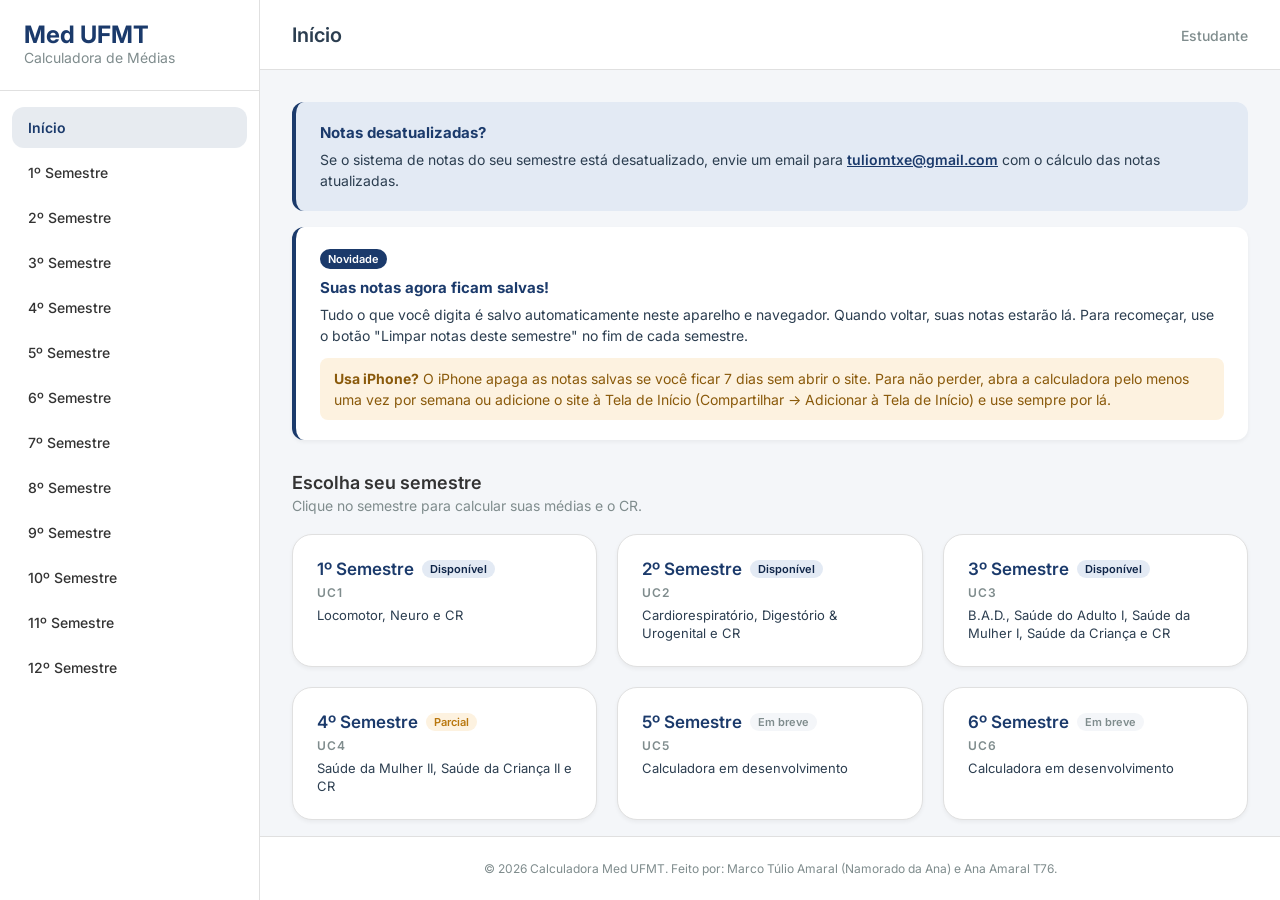
==== commit 3c4d1da5: "UC4: calculadora de CR (pesos 11+6, total 17) CR anterior x11 + SM II, SC II, SA II, IC IV, SS II e " ====
--- a/index.html
+++ b/index.html
@@ -107,7 +107,7 @@
                                     <span class="home-badge partial">Parcial</span>
                                 </span>
                                 <span class="home-card-uc">UC4</span>
-                                <span class="home-card-subjects">Saúde da Mulher II — demais matérias em construção</span>
+                                <span class="home-card-subjects">Saúde da Mulher II, Saúde da Criança II e CR</span>
                             </button>
                             <button class="home-card" data-semester="5">
                                 <span class="home-card-top">
@@ -673,16 +673,100 @@
                             </div>
                         </div>
 
-                        <!-- Demais matérias -->
-                        <div class="calculator-card construction-card">
-                            <div class="card-header">
-                                <h3>Demais matérias e CR</h3>
-                                <p>Outras matérias do 4º semestre.</p>
-                            </div>
-                            <div class="empty-state">
-                                <h3>Em construção</h3>
-                                <p>Os cálculos das demais matérias e do CR ainda estão sendo desenvolvidos.</p>
-                            </div>
+                        <!-- Saúde da Criança II -->
+                        <div class="calculator-card">
+                            <div class="card-header">
+                                <h3>Saúde da Criança II</h3>
+                            </div>
+                            <form class="uc-form">
+                                <div class="input-group">
+                                    <label for="crianca2-seminario">Seminário <span class="weight-badge">Peso 1</span></label>
+                                    <input type="number" id="crianca2-seminario" step="0.01" min="0" max="10" placeholder="0.00">
+                                </div>
+                                <div class="input-group">
+                                    <label for="crianca2-tutoria">Tutoria <span class="weight-badge">Peso 3.5</span></label>
+                                    <input type="number" id="crianca2-tutoria" step="0.01" min="0" max="10" placeholder="0.00">
+                                </div>
+                                <div class="input-group input-full-width">
+                                    <label for="crianca2-pratica">Prática <span class="weight-badge">Peso 0.5</span></label>
+                                    <input type="number" id="crianca2-pratica" step="0.01" min="0" max="10" placeholder="0.00">
+                                    <small class="field-note">Forma de avaliação ainda não definida</small>
+                                </div>
+                                <div class="input-group input-full-width">
+                                    <span class="group-label">Prova de Módulo <span class="weight-badge">Peso 5</span></span>
+                                    <div class="mode-toggle" id="crianca2-mode-toggle" role="group" aria-label="Forma de informar a prova de módulo">
+                                        <button type="button" class="mode-btn active" data-mode="acertos" aria-pressed="true">Nº de acertos</button>
+                                        <button type="button" class="mode-btn" data-mode="nota" aria-pressed="false">Nota da prova</button>
+                                    </div>
+                                </div>
+                                <div class="input-group" data-crianca2-mode="acertos">
+                                    <label for="crianca2-fechadas">Acertos nas fechadas <span class="weight-badge">Peso 3</span></label>
+                                    <input type="number" id="crianca2-fechadas" step="1" min="0" max="24" placeholder="0">
+                                    <small class="field-note">Informe o número de acertos (0–24), 0.25 cada</small>
+                                </div>
+                                <div class="input-group" data-crianca2-mode="acertos">
+                                    <label for="crianca2-abertas">Questões abertas <span class="weight-badge">Peso 2</span></label>
+                                    <input type="number" id="crianca2-abertas" step="0.01" min="0" max="4" placeholder="0.00">
+                                    <small class="field-note">Soma das 2 abertas (4 letras cada), 0.5 por letra (0–4)</small>
+                                </div>
+                                <small class="field-note input-full-width" data-crianca2-mode="acertos">Nota da prova: <strong id="crianca2-prova-preview">—</strong></small>
+                                <div class="input-group input-full-width" data-crianca2-mode="nota" style="display: none;">
+                                    <label for="crianca2-prova">Nota da prova <span class="weight-badge">0–10</span></label>
+                                    <input type="number" id="crianca2-prova" step="0.01" min="0" max="10" placeholder="0.00">
+                                    <small class="field-note">Nota total da prova (objetiva + discursiva)</small>
+                                </div>
+                                <p class="notice-warning prova-warning input-full-width" role="note"><b>⚠ Atenção:</b> os pesos da prova podem mudar. Os valores apresentados são baseados na prova da turma passada.</p>
+                            </form>
+                            <div class="result-section">
+                                <div class="result-label">Nota Final</div>
+                                <div class="result-value" id="crianca2-result">0.00</div>
+                                <div class="result-status" id="crianca2-status">Aguardando notas...</div>
+                            </div>
+                        </div>
+                    </div>
+
+                    <!-- CR UC4 -->
+                    <div class="calculator-card cr-card">
+                        <div class="card-header">
+                            <h3>CR (Coeficiente de Rendimento)</h3>
+                            <p>CR = (CR Anterior × 11 + SM II + SC II + SA II + IC IV + SS II + ADT) / 17</p>
+                        </div>
+                        <form class="uc-form">
+                            <div class="input-group">
+                                <label for="uc4-cr-anterior">CR Anterior <span class="weight-badge">×11</span></label>
+                                <input type="number" id="uc4-cr-anterior" step="0.01" min="0" max="10" placeholder="0.00">
+                                <small class="field-note">Seu CR acumulado antes da UC4</small>
+                            </div>
+                            <div class="input-group">
+                                <label for="uc4-cr-mulher2">Saúde da Mulher II <span class="weight-badge">Peso 1</span></label>
+                                <input type="number" id="uc4-cr-mulher2" step="0.01" min="0" max="10" placeholder="Automático" readonly>
+                            </div>
+                            <div class="input-group">
+                                <label for="uc4-cr-crianca2">Saúde da Criança II <span class="weight-badge">Peso 1</span></label>
+                                <input type="number" id="uc4-cr-crianca2" step="0.01" min="0" max="10" placeholder="Automático" readonly>
+                            </div>
+                            <div class="input-group">
+                                <label for="uc4-cr-adulto2">Saúde do Adulto II <span class="weight-badge">Peso 1</span></label>
+                                <input type="number" id="uc4-cr-adulto2" step="0.01" min="0" max="10" placeholder="0.00">
+                                <small class="field-note">Média final (sem calculadora própria ainda)</small>
+                            </div>
+                            <div class="input-group">
+                                <label for="uc4-cr-ic4">Interação Comunitária IV <span class="weight-badge">Peso 1</span></label>
+                                <input type="number" id="uc4-cr-ic4" step="0.01" min="0" max="10" placeholder="0.00">
+                            </div>
+                            <div class="input-group">
+                                <label for="uc4-cr-ss2">Sistemas Sensoriais II <span class="weight-badge">Peso 1</span></label>
+                                <input type="number" id="uc4-cr-ss2" step="0.01" min="0" max="10" placeholder="0.00">
+                            </div>
+                            <div class="input-group">
+                                <label for="uc4-cr-adt">Atividades Dirigidas de Tutoria <span class="weight-badge">Peso 1</span></label>
+                                <input type="number" id="uc4-cr-adt" step="0.01" min="0" max="10" placeholder="0.00">
+                            </div>
+                        </form>
+                        <div class="result-section">
+                            <div class="result-label" id="uc4-cr-label">CR</div>
+                            <div class="result-value" id="uc4-cr-result">0.00</div>
+                            <div class="result-status" id="uc4-cr-status">Aguardando notas...</div>
                         </div>
                     </div>
 
--- a/style.css
+++ b/style.css
@@ -389,6 +389,13 @@
     border-radius: 8px;
 }
 
+.prova-warning {
+    margin-top: 0;
+    border-left: 4px solid #e69a1c;
+    font-size: 13px;
+    line-height: 1.45;
+}
+
 .home-intro {
     margin: 32px 0 20px;
 }
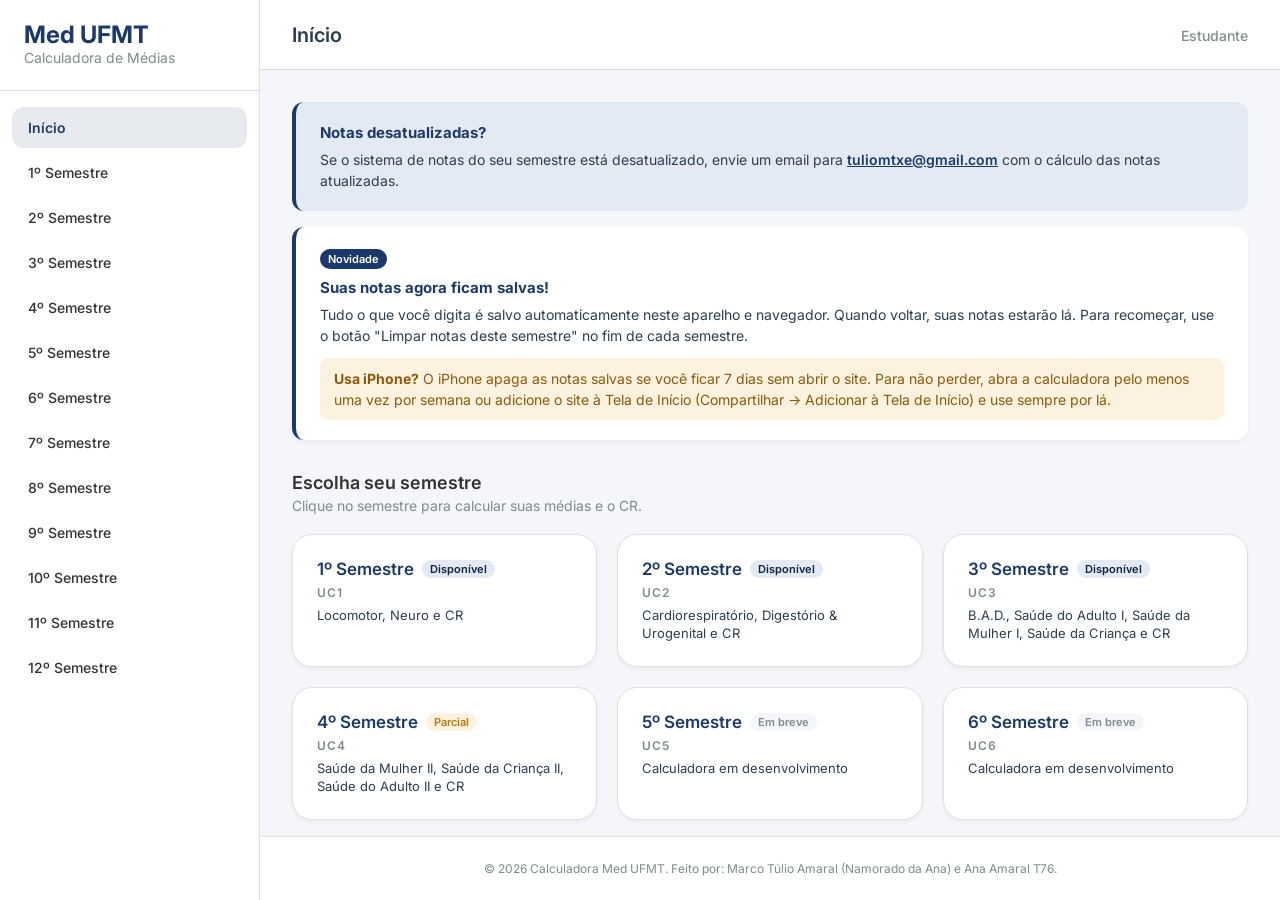
==== commit 779832c7: "UC4: calculadora de Saude do Adulto II integrada ao CR; renomeia SS II e ADT SA II com 7 componentes" ====
--- a/index.html
+++ b/index.html
@@ -107,7 +107,7 @@
                                     <span class="home-badge partial">Parcial</span>
                                 </span>
                                 <span class="home-card-uc">UC4</span>
-                                <span class="home-card-subjects">Saúde da Mulher II, Saúde da Criança II e CR</span>
+                                <span class="home-card-subjects">Saúde da Mulher II, Saúde da Criança II, Saúde do Adulto II e CR</span>
                             </button>
                             <button class="home-card" data-semester="5">
                                 <span class="home-card-top">
@@ -723,6 +723,86 @@
                                 <div class="result-status" id="crianca2-status">Aguardando notas...</div>
                             </div>
                         </div>
+
+                        <!-- Saúde do Adulto II -->
+                        <div class="calculator-card">
+                            <div class="card-header">
+                                <h3>Saúde do Adulto II</h3>
+                            </div>
+                            <form class="uc-form">
+                                <div class="input-group">
+                                    <label for="adulto2-osce">OSCE <span class="weight-badge">Peso 1</span></label>
+                                    <input type="number" id="adulto2-osce" step="0.01" min="0" max="10" placeholder="0.00">
+                                    <small class="field-note">Média das cinco bancadas (0–10)</small>
+                                </div>
+                                <div class="input-group">
+                                    <label class="checkbox-label">
+                                        <input type="checkbox" id="adulto2-extra">
+                                        <span>100% de presença nas monitorias <span class="weight-badge">OSCE +0.5</span></span>
+                                    </label>
+                                    <small class="field-note">OSCE com bônus: <strong id="adulto2-osce-preview">—</strong> (máx. 10)</small>
+                                </div>
+                                <div class="input-group">
+                                    <label for="adulto2-preceptoria">Preceptoria <span class="weight-badge">Peso 1</span></label>
+                                    <input type="number" id="adulto2-preceptoria" step="0.01" min="0" max="10" placeholder="0.00">
+                                    <small class="field-note">Média das preceptorias realizadas</small>
+                                </div>
+                                <div class="input-group input-full-width">
+                                    <span class="group-label">Prova do Módulo <span class="weight-badge">Peso 2</span></span>
+                                    <div class="mode-toggle" id="adulto2-modulo-mode-toggle" role="group" aria-label="Forma de informar Prova do Módulo">
+                                        <button type="button" class="mode-btn active" data-mode="acertos" aria-pressed="true">Nº de acertos</button>
+                                        <button type="button" class="mode-btn" data-mode="nota" aria-pressed="false">Nota da prova</button>
+                                    </div>
+                                </div>
+                                <div class="input-group input-full-width" data-adulto2-modulo-mode="acertos">
+                                    <label for="adulto2-modulo-acertos">Acertos <span class="weight-badge">0–25</span></label>
+                                    <input type="number" id="adulto2-modulo-acertos" step="1" min="0" max="25" placeholder="0">
+                                    <small class="field-note">Informe o número de acertos (0–25), 0.4 cada. Nota: <strong id="adulto2-modulo-preview">—</strong></small>
+                                </div>
+                                <div class="input-group input-full-width" data-adulto2-modulo-mode="nota" style="display: none;">
+                                    <label for="adulto2-modulo-nota">Nota <span class="weight-badge">0–10</span></label>
+                                    <input type="number" id="adulto2-modulo-nota" step="0.01" min="0" max="10" placeholder="0.00">
+                                    <small class="field-note" id="adulto2-modulo-nota-hint">Nota de 0 a 10</small>
+                                </div>
+                                <div class="input-group">
+                                    <label for="adulto2-tutoria">Tutorias <span class="weight-badge">Peso 3</span></label>
+                                    <input type="number" id="adulto2-tutoria" step="0.01" min="0" max="10" placeholder="0.00">
+                                    <small class="field-note">Média das tutorias</small>
+                                </div>
+                                <div class="input-group">
+                                    <label for="adulto2-seminario">Seminários <span class="weight-badge">Peso 1</span></label>
+                                    <input type="number" id="adulto2-seminario" step="0.01" min="0" max="10" placeholder="0.00">
+                                    <small class="field-note">Média dos seminários</small>
+                                </div>
+                                <div class="input-group input-full-width">
+                                    <span class="group-label">BTCA Teórica <span class="weight-badge">Peso 1</span></span>
+                                    <div class="mode-toggle" id="adulto2-btca-teorica-mode-toggle" role="group" aria-label="Forma de informar BTCA Teórica">
+                                        <button type="button" class="mode-btn active" data-mode="acertos" aria-pressed="true">Nº de acertos</button>
+                                        <button type="button" class="mode-btn" data-mode="nota" aria-pressed="false">Nota da prova</button>
+                                    </div>
+                                </div>
+                                <div class="input-group input-full-width" data-adulto2-btca-teorica-mode="acertos">
+                                    <label for="adulto2-btca-teorica-acertos">Acertos <span class="weight-badge">0–20</span></label>
+                                    <input type="number" id="adulto2-btca-teorica-acertos" step="1" min="0" max="20" placeholder="0">
+                                    <small class="field-note">Informe o número de acertos (0–20), 0.5 cada. Nota: <strong id="adulto2-btca-teorica-preview">—</strong></small>
+                                </div>
+                                <div class="input-group input-full-width" data-adulto2-btca-teorica-mode="nota" style="display: none;">
+                                    <label for="adulto2-btca-teorica-nota">Nota <span class="weight-badge">0–10</span></label>
+                                    <input type="number" id="adulto2-btca-teorica-nota" step="0.01" min="0" max="10" placeholder="0.00">
+                                    <small class="field-note" id="adulto2-btca-teorica-nota-hint">Nota de 0 a 10</small>
+                                </div>
+                                <div class="input-group">
+                                    <label for="adulto2-btca-pratica">BTCA Prática <span class="weight-badge">Peso 1</span></label>
+                                    <input type="number" id="adulto2-btca-pratica" step="0.01" min="0" max="10" placeholder="0.00">
+                                    <small class="field-note">Nota direta (0–10)</small>
+                                </div>
+                            </form>
+                            <div class="result-section">
+                                <div class="result-label">Nota Final</div>
+                                <div class="result-value" id="adulto2-result">0.00</div>
+                                <div class="result-status" id="adulto2-status">Aguardando notas...</div>
+                            </div>
+                        </div>
                     </div>
 
                     <!-- CR UC4 -->
@@ -747,19 +827,18 @@
                             </div>
                             <div class="input-group">
                                 <label for="uc4-cr-adulto2">Saúde do Adulto II <span class="weight-badge">Peso 1</span></label>
-                                <input type="number" id="uc4-cr-adulto2" step="0.01" min="0" max="10" placeholder="0.00">
-                                <small class="field-note">Média final (sem calculadora própria ainda)</small>
+                                <input type="number" id="uc4-cr-adulto2" step="0.01" min="0" max="10" placeholder="Automático" readonly>
                             </div>
                             <div class="input-group">
                                 <label for="uc4-cr-ic4">Interação Comunitária IV <span class="weight-badge">Peso 1</span></label>
                                 <input type="number" id="uc4-cr-ic4" step="0.01" min="0" max="10" placeholder="0.00">
                             </div>
                             <div class="input-group">
-                                <label for="uc4-cr-ss2">Sistemas Sensoriais II <span class="weight-badge">Peso 1</span></label>
+                                <label for="uc4-cr-ss2">Saúde e Sociedade II <span class="weight-badge">Peso 1</span></label>
                                 <input type="number" id="uc4-cr-ss2" step="0.01" min="0" max="10" placeholder="0.00">
                             </div>
                             <div class="input-group">
-                                <label for="uc4-cr-adt">Atividades Dirigidas de Tutoria <span class="weight-badge">Peso 1</span></label>
+                                <label for="uc4-cr-adt">Apoio Diagnóstico Terapêutico <span class="weight-badge">Peso 1</span></label>
                                 <input type="number" id="uc4-cr-adt" step="0.01" min="0" max="10" placeholder="0.00">
                             </div>
                         </form>
